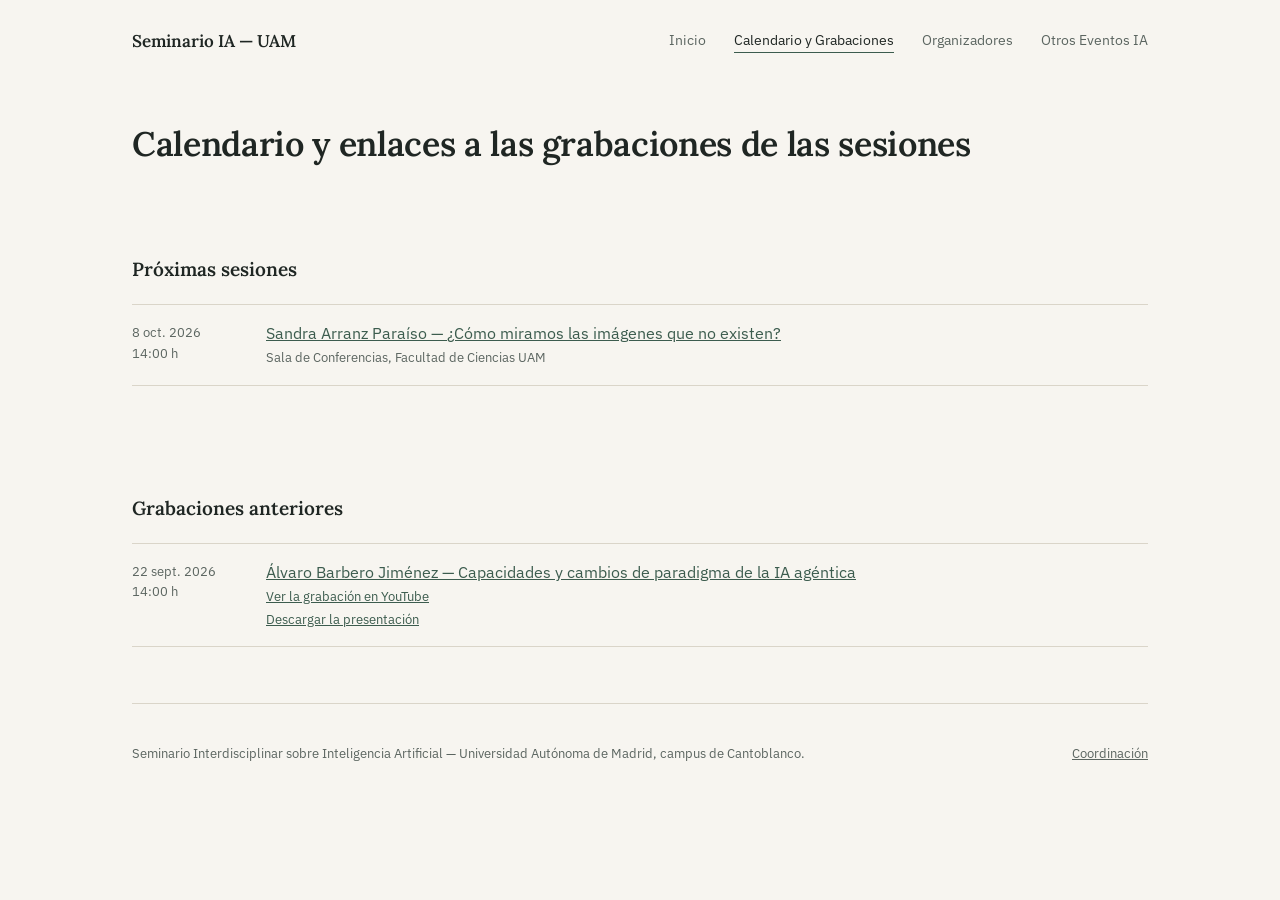
==== calendario-grabaciones.html @ 6dd515dd "Fix HTML formatting for previous recordings section" ====
<!DOCTYPE html>
<html lang="es">
<head>
<meta charset="UTF-8">
<meta name="viewport" content="width=device-width, initial-scale=1.0">
<title>Calendario y Grabaciones — Seminario IA UAM</title>
<link rel="icon" type="image/png" href="favicon.png">
<meta property="og:type" content="website">
<meta property="og:title" content="Calendario y Grabaciones — Seminario IA UAM">
<meta property="og:image" content="og-image.png">
<link rel="preconnect" href="https://fonts.googleapis.com">
<link href="https://fonts.googleapis.com/css2?family=Lora:wght@500;600&family=IBM+Plex+Sans:wght@400;500&display=swap" rel="stylesheet">
<link rel="stylesheet" href="estilo.css">
</head>
<body>

<nav>
  <div class="brand">Seminario IA — UAM</div>
  <div class="navlinks">
    <a href="index.html">Inicio</a>
    <a href="calendario-grabaciones.html" class="active"><span class="full">Calendario y Grabaciones</span><span class="short">Calendario</span></a>
    <a href="organizadores.html">Organizadores</a>
    <a href="otros-eventos.html"><span class="full">Otros Eventos IA</span><span class="short">Otros</span></a>
  </div>
</nav>

<div class="wrap">
  <section class="page-hero">
    <h1>Calendario y enlaces a las grabaciones de las sesiones</h1>
  </section>

  <section class="avisos">
    <h2 class="section-title">Próximas sesiones</h2>
    <div class="aviso-row">
      <div class="aviso-date">8 oct. 2026<br>14:00 h</div>
      <div class="aviso-title"><a href="https://sinterdia.github.io/seminario-interdisciplinar-ia/Carteles/anuncio-sandra-arranz.pdf">Sandra Arranz Paraíso — ¿Cómo miramos las imágenes que no existen?</a>
        <span>Sala de Conferencias, Facultad de Ciencias UAM</span>
      </div>
    </div>
  </section>

  <section>
    <h2 class="section-title">Grabaciones anteriores</h2>
    <div class="aviso-row">
      <div class="aviso-date">22 sept. 2026<br>14:00 h</div>
      <div class="aviso-title"><a href="https://sinterdia.github.io/seminario-interdisciplinar-ia/Carteles/anuncio-alvaro-barbero.pdf">Álvaro Barbero Jiménez — Capacidades y cambios de paradigma de la IA agéntica</a>
        <span><a href="link_not_yet_ready">Ver la grabación en YouTube</a></span>
        <span><a href="https://sinterdia.github.io/seminario-interdisciplinar-ia/Carteles/anuncio-alvaro-barbero.pdf">Descargar la presentación</a></span>
      </div>
    </div>
    <!--
      Plantilla para cuando haya una grabación (copiar y rellenar):
      <div class="aviso-row">
        <div class="aviso-date">FECHA</div>
        <div class="aviso-title">Nombre del ponente — Título de la charla
          <span><a href="URL_DE_YOUTUBE" target="_blank" rel="noopener">Ver la grabación en YouTube</a></span>
        </div>
      </div>
    -->
  </section>

  <footer>
    <span>Seminario Interdisciplinar sobre Inteligencia Artificial — Universidad Autónoma de Madrid, campus de Cantoblanco.</span>
    <a href="https://github.com/login?return_to=https%3A%2F%2Fgithub.com%2Fsinterdia%2Fcoordinacion%2Fdiscussions">Coordinación</a>
  </footer>
</div>

</body>
</html>
---- estilo.css ----
:root{
  --paper:#F7F5F0;
  --ink:#1F2623;
  --ink-soft:#5B6560;
  --accent:#3C5C4E;
  --accent-soft:#E4E9E4;
  --line:#DAD5C9;
}
*{box-sizing:border-box;}
body{
  margin:0;
  background:var(--paper);
  color:var(--ink);
  font-family:'IBM Plex Sans', sans-serif;
  line-height:1.55;
}
h1,h2,h3{
  font-family:'Lora', serif;
  font-weight:600;
  margin:0;
}
a{color:var(--accent);}
.wrap{max-width:1080px;margin:0 auto;padding:0 32px;}

/* ---------- Cabecera / menú ---------- */
nav{
  display:flex;justify-content:space-between;align-items:center;
  padding:28px 32px;max-width:1080px;margin:0 auto;
}
.brand{font-family:'Lora', serif;font-weight:600;font-size:17px;}
.navlinks{display:flex;gap:28px;font-size:14px;}
.navlinks a{text-decoration:none;color:var(--ink-soft);border-bottom:1px solid transparent;}
.navlinks a:hover{border-bottom:1px solid var(--accent);color:var(--ink);}
.navlinks a.active{color:var(--ink);border-bottom:1px solid var(--accent);}
.navlinks .short{display:none;}

@media (max-width:600px){
  nav{flex-wrap:wrap;gap:10px;padding:20px 20px;}
  .navlinks{gap:16px;font-size:13px;flex-wrap:wrap;}
  .navlinks .full{display:none;}
  .navlinks .short{display:inline;}
}

/* ---------- Hero (Inicio) ---------- */
.hero{
  display:grid;grid-template-columns:1.05fr 0.95fr;gap:56px;
  align-items:center;
  padding:24px 0 36px;
}
.hero h1{font-size:clamp(30px,4vw,42px);line-height:1.2;letter-spacing:-0.01em;}
.hero p.lede{
  font-size:17px;color:var(--ink-soft);margin:20px 0 0;max-width:46ch;
}
.cta-row{margin-top:30px;display:flex;gap:16px;align-items:center;}
.btn{
  display:inline-block;padding:11px 20px;background:var(--ink);color:var(--paper);
  text-decoration:none;font-size:14px;border-radius:3px;
}
.btn.secondary{
  background:transparent;color:var(--ink);border:1px solid var(--line);
}

@media (max-width:760px){
  .hero{grid-template-columns:1fr;}
}

/* ---------- Diagrama giratorio (Inicio) ---------- */
.diagram-wrap{position:relative;}
.diagram-wrap svg{width:100%;height:auto;}

.orbit{animation:spin 90s linear infinite;}
.counter-orbit{animation:spin-reverse 90s linear infinite;}
@keyframes spin{from{transform:rotate(0deg);}to{transform:rotate(360deg);}}
@keyframes spin-reverse{from{transform:rotate(0deg);}to{transform:rotate(-360deg);}}
@media (prefers-reduced-motion:reduce){
  .orbit,.counter-orbit{animation:none;}
}

/* ---------- Cabecera simple de página (Calendario, Organizadores, Otros eventos) ---------- */
.page-hero{padding:36px 0 8px;}
.page-hero h1{font-size:clamp(26px,3.4vw,34px);letter-spacing:-0.01em;}
.page-hero p{color:var(--ink-soft);margin-top:14px;font-size:16px;}

.section-title{font-size:19px;margin:52px 0 20px;}

/* ---------- Filas de sesión (Inicio y Calendario) ---------- */
.avisos{padding:24px 0 56px;}
.avisos-head{display:flex;justify-content:space-between;align-items:baseline;margin-bottom:22px;}
.avisos-head h2{font-size:19px;}
.avisos-head a{font-size:13.5px;text-decoration:none;color:var(--ink-soft);}
.aviso-row{
  display:flex;gap:24px;padding:16px 0;border-top:1px solid var(--line);
}
.aviso-row:last-child{border-bottom:1px solid var(--line);}
.aviso-date{width:110px;flex-shrink:0;font-size:13px;color:var(--ink-soft);padding-top:2px;}
.aviso-title{font-size:15.5px;}
.aviso-title span{display:block;font-size:13px;color:var(--ink-soft);margin-top:3px;}

@media (max-width:600px){
  .aviso-row{flex-direction:column;gap:4px;}
  .aviso-date{width:auto;}
}

.empty-state{
  padding:28px 0 8px;font-size:14.5px;color:var(--ink-soft);
  border-top:1px solid var(--line);
}

/* ---------- Listas simples (Organizadores, Otros eventos) ---------- */
.list-row{
  display:flex;flex-direction:column;gap:4px;
  padding:22px 0;border-top:1px solid var(--line);
}
.list-row:last-child{border-bottom:1px solid var(--line);}
.list-row h3{font-size:17px;}
.list-row h3 a{color:var(--ink);text-decoration:none;border-bottom:1px solid var(--line);}
.list-row h3 a:hover{border-bottom-color:var(--accent);}
.list-row p{margin:0;font-size:14.5px;color:var(--ink-soft);}

/* ---------- Otros eventos: dos columnas ---------- */
.event-date{font-size:13px;color:var(--ink-soft);}
.events-grid{
  display:grid;grid-template-columns:1fr 1fr;gap:0 48px;
  margin-top:36px;align-items:start;
}
.events-col h2{font-size:19px;margin-bottom:4px;}

@media (max-width:700px){
  .events-grid{grid-template-columns:1fr;}
}

/* ---------- Pie de página ---------- */
footer{
  padding:40px 0 56px;font-size:13px;color:var(--ink-soft);
  border-top:1px solid var(--line);margin-top:56px;
  display:flex;justify-content:space-between;align-items:baseline;gap:16px;flex-wrap:wrap;
}
footer a{color:var(--ink-soft);}
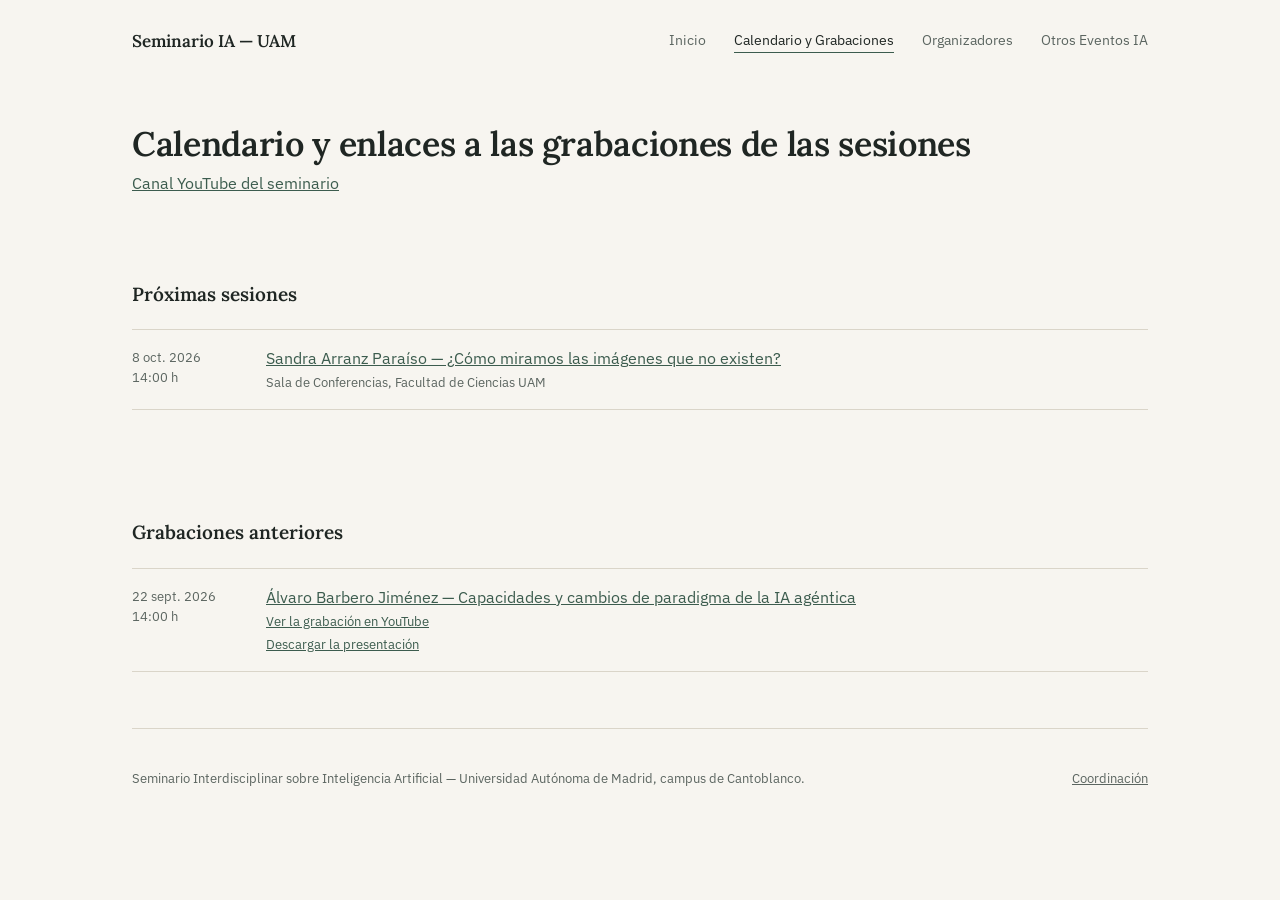
==== commit 9ffd61ba: "Add target attributes to links in calendario-grabaciones" ====
--- a/calendario-grabaciones.html
+++ b/calendario-grabaciones.html
@@ -27,13 +27,14 @@
 <div class="wrap">
   <section class="page-hero">
     <h1>Calendario y enlaces a las grabaciones de las sesiones</h1>
+    <span><a href="https://www.youtube.com/channel/UC4ivcPQn7_O9WoSCF0iDGkg" target="_blank" rel="noopener">Canal YouTube del seminario</a></span>
   </section>
 
   <section class="avisos">
     <h2 class="section-title">Próximas sesiones</h2>
     <div class="aviso-row">
       <div class="aviso-date">8 oct. 2026<br>14:00 h</div>
-      <div class="aviso-title"><a href="https://sinterdia.github.io/seminario-interdisciplinar-ia/Carteles/anuncio-sandra-arranz.pdf">Sandra Arranz Paraíso — ¿Cómo miramos las imágenes que no existen?</a>
+      <div class="aviso-title"><a href="https://sinterdia.github.io/seminario-interdisciplinar-ia/Carteles/anuncio-sandra-arranz.pdf" target="_blank" rel="noopener">Sandra Arranz Paraíso — ¿Cómo miramos las imágenes que no existen?</a>
         <span>Sala de Conferencias, Facultad de Ciencias UAM</span>
       </div>
     </div>
@@ -43,9 +44,9 @@
     <h2 class="section-title">Grabaciones anteriores</h2>
     <div class="aviso-row">
       <div class="aviso-date">22 sept. 2026<br>14:00 h</div>
-      <div class="aviso-title"><a href="https://sinterdia.github.io/seminario-interdisciplinar-ia/Carteles/anuncio-alvaro-barbero.pdf">Álvaro Barbero Jiménez — Capacidades y cambios de paradigma de la IA agéntica</a>
-        <span><a href="link_not_yet_ready">Ver la grabación en YouTube</a></span>
-        <span><a href="https://sinterdia.github.io/seminario-interdisciplinar-ia/Carteles/anuncio-alvaro-barbero.pdf">Descargar la presentación</a></span>
+      <div class="aviso-title"><a href="https://sinterdia.github.io/seminario-interdisciplinar-ia/Carteles/anuncio-alvaro-barbero.pdf" target="_blank" rel="noopener">Álvaro Barbero Jiménez — Capacidades y cambios de paradigma de la IA agéntica</a>
+        <span><a href="https://youtu.be/bctuAAUMbp8" target="_blank" rel="noopener">Ver la grabación en YouTube</a></span>
+        <span><a href="https://sinterdia.github.io/seminario-interdisciplinar-ia/Diapositivas/2026-09-22_AlvaroBarbero.pdf" target="_blank" rel="noopener">Descargar la presentación</a></span>
       </div>
     </div>
     <!--
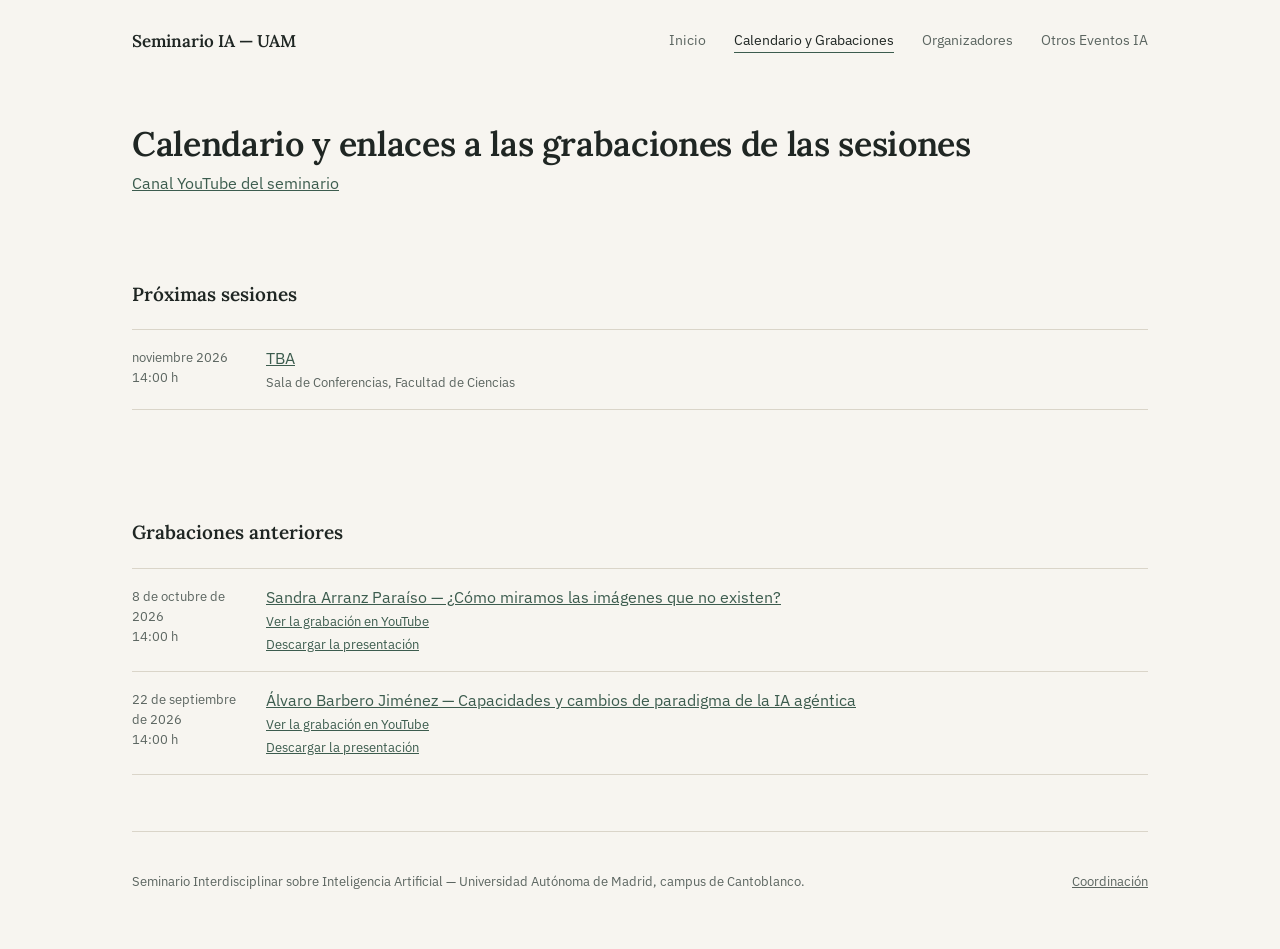
==== commit afffe0fa: "Update upcoming and previous session details" ====
--- a/calendario-grabaciones.html
+++ b/calendario-grabaciones.html
@@ -33,9 +33,9 @@
   <section class="avisos">
     <h2 class="section-title">Próximas sesiones</h2>
     <div class="aviso-row">
-      <div class="aviso-date">8 oct. 2026<br>14:00 h</div>
-      <div class="aviso-title"><a href="https://sinterdia.github.io/seminario-interdisciplinar-ia/Carteles/anuncio-sandra-arranz.pdf" target="_blank" rel="noopener">Sandra Arranz Paraíso — ¿Cómo miramos las imágenes que no existen?</a>
-        <span>Sala de Conferencias, Facultad de Ciencias UAM</span>
+      <div class="aviso-date">noviembre 2026<br>14:00 h</div>
+      <div class="aviso-title"><a href="https://sinterdia.github.io/seminario-interdisciplinar-ia/Carteles/anuncio-tba.pdf" target="_blank" rel="noopener">TBA</a>
+        <span>Sala de Conferencias, Facultad de Ciencias</a></span>
       </div>
     </div>
   </section>
@@ -43,7 +43,14 @@
   <section>
     <h2 class="section-title">Grabaciones anteriores</h2>
     <div class="aviso-row">
-      <div class="aviso-date">22 sept. 2026<br>14:00 h</div>
+      <div class="aviso-date">8 de octubre de 2026<br>14:00 h</div>
+      <div class="aviso-title"><a href="https://sinterdia.github.io/seminario-interdisciplinar-ia/Carteles/anuncio-sandra-arranz.pdf" target="_blank" rel="noopener">Sandra Arranz Paraíso — ¿Cómo miramos las imágenes que no existen?</a>
+        <span><a href="https://youtu.be/Yyncx1PN_O4" target="_blank" rel="noopener">Ver la grabación en YouTube</a></span>
+        <span><a href="https://sinterdia.github.io/seminario-interdisciplinar-ia/Diapositivas/2026-10-08_SandraArranz.pdf" target="_blank" rel="noopener">Descargar la presentación</a></span>
+      </div>
+    </div>
+    <div class="aviso-row">
+      <div class="aviso-date">22 de septiembre de 2026<br>14:00 h</div>
       <div class="aviso-title"><a href="https://sinterdia.github.io/seminario-interdisciplinar-ia/Carteles/anuncio-alvaro-barbero.pdf" target="_blank" rel="noopener">Álvaro Barbero Jiménez — Capacidades y cambios de paradigma de la IA agéntica</a>
         <span><a href="https://youtu.be/bctuAAUMbp8" target="_blank" rel="noopener">Ver la grabación en YouTube</a></span>
         <span><a href="https://sinterdia.github.io/seminario-interdisciplinar-ia/Diapositivas/2026-09-22_AlvaroBarbero.pdf" target="_blank" rel="noopener">Descargar la presentación</a></span>
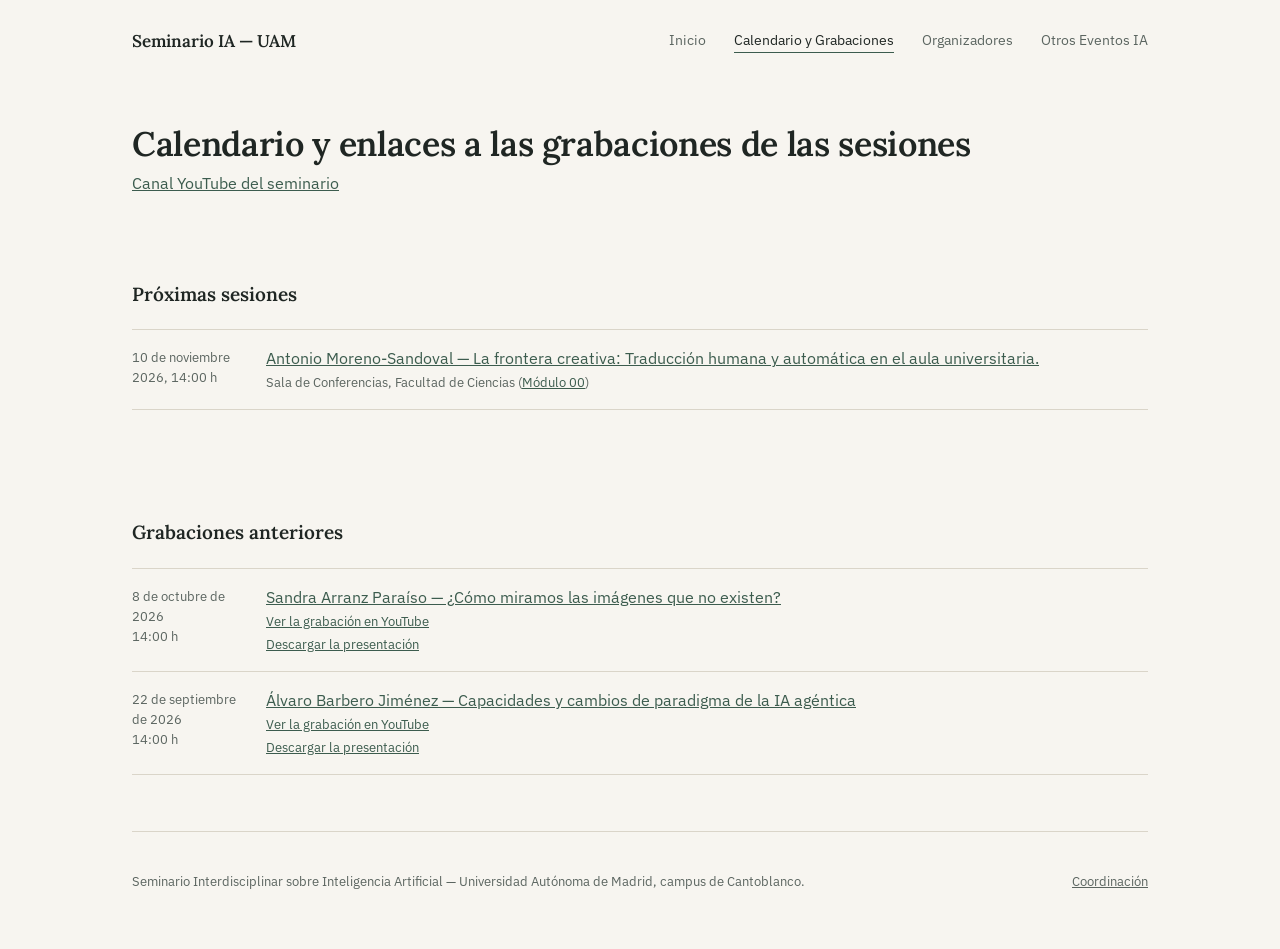
==== commit ae04c0d4: "Update upcoming session details in calendario-grabaciones.html" ====
--- a/calendario-grabaciones.html
+++ b/calendario-grabaciones.html
@@ -33,9 +33,9 @@
   <section class="avisos">
     <h2 class="section-title">Próximas sesiones</h2>
     <div class="aviso-row">
-      <div class="aviso-date">noviembre 2026<br>14:00 h</div>
-      <div class="aviso-title"><a href="https://sinterdia.github.io/seminario-interdisciplinar-ia/Carteles/anuncio-tba.pdf" target="_blank" rel="noopener">TBA</a>
-        <span>Sala de Conferencias, Facultad de Ciencias</a></span>
+      <div class="aviso-date">10 de noviembre 2026, 14:00 h</div>
+      <div class="aviso-title"><a href="https://sinterdia.github.io/seminario-interdisciplinar-ia/Carteles/anuncio-antonio-moreno-sandoval.pdf">Antonio Moreno-Sandoval — La frontera creativa: Traducción humana y automática en el aula universitaria.</a>
+        <span>Sala de Conferencias, Facultad de Ciencias (<a href="https://www.mjusticia.gob.es/es/Ciudadano/EmpleoPublico/Documents/10-Plano-distribucion-de-aulas-de-Ciencias.pdf">Módulo 00</a>)</span>
       </div>
     </div>
   </section>
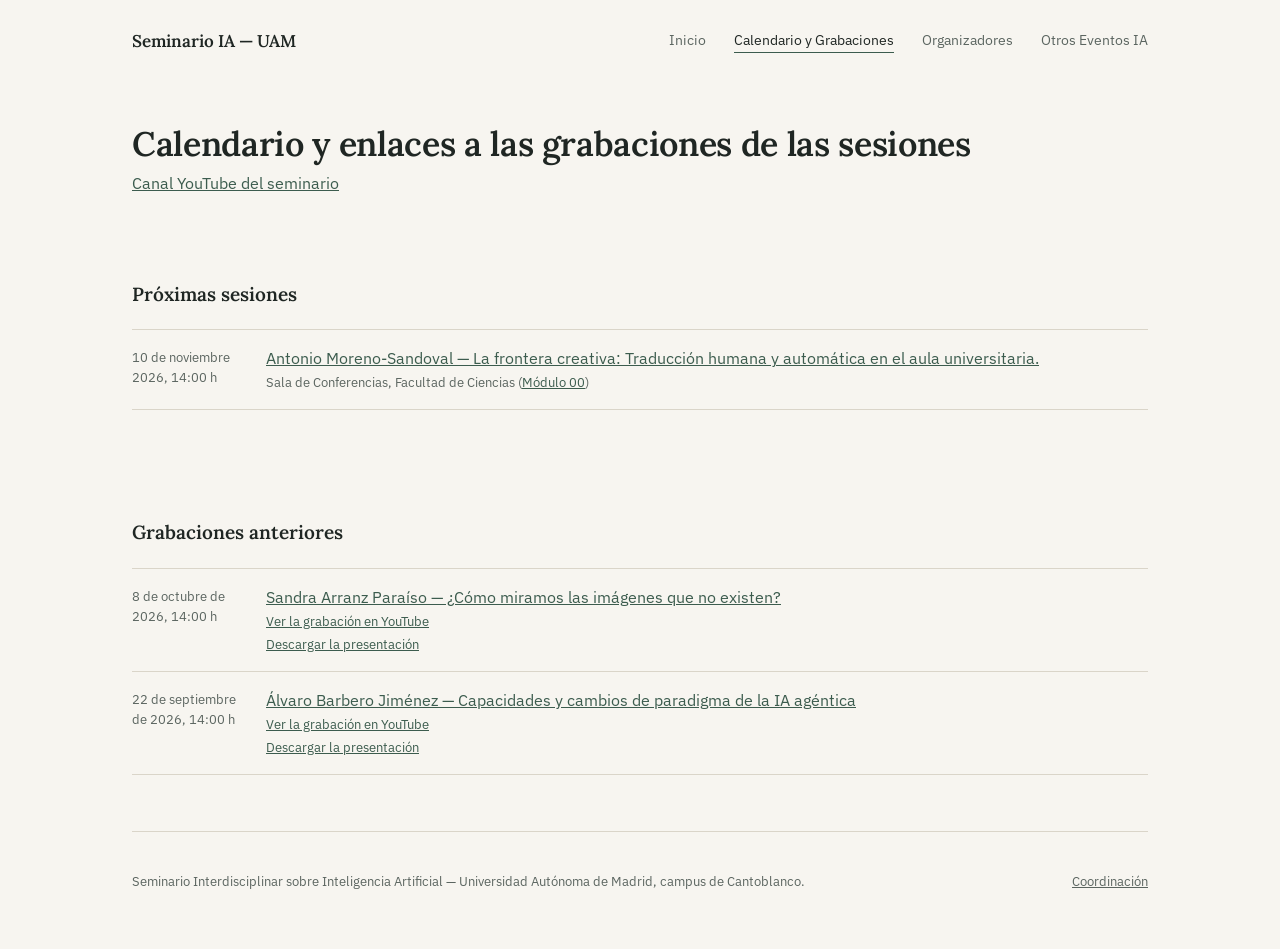
==== commit 4fcc2f0b: "Update date format in calendario-grabaciones.html" ====
--- a/calendario-grabaciones.html
+++ b/calendario-grabaciones.html
@@ -43,14 +43,14 @@
   <section>
     <h2 class="section-title">Grabaciones anteriores</h2>
     <div class="aviso-row">
-      <div class="aviso-date">8 de octubre de 2026<br>14:00 h</div>
+      <div class="aviso-date">8 de octubre de 2026, 14:00 h</div>
       <div class="aviso-title"><a href="https://sinterdia.github.io/seminario-interdisciplinar-ia/Carteles/anuncio-sandra-arranz.pdf" target="_blank" rel="noopener">Sandra Arranz Paraíso — ¿Cómo miramos las imágenes que no existen?</a>
         <span><a href="https://youtu.be/Yyncx1PN_O4" target="_blank" rel="noopener">Ver la grabación en YouTube</a></span>
         <span><a href="https://sinterdia.github.io/seminario-interdisciplinar-ia/Diapositivas/2026-10-08_SandraArranz.pdf" target="_blank" rel="noopener">Descargar la presentación</a></span>
       </div>
     </div>
     <div class="aviso-row">
-      <div class="aviso-date">22 de septiembre de 2026<br>14:00 h</div>
+      <div class="aviso-date">22 de septiembre de 2026, 14:00 h</div>
       <div class="aviso-title"><a href="https://sinterdia.github.io/seminario-interdisciplinar-ia/Carteles/anuncio-alvaro-barbero.pdf" target="_blank" rel="noopener">Álvaro Barbero Jiménez — Capacidades y cambios de paradigma de la IA agéntica</a>
         <span><a href="https://youtu.be/bctuAAUMbp8" target="_blank" rel="noopener">Ver la grabación en YouTube</a></span>
         <span><a href="https://sinterdia.github.io/seminario-interdisciplinar-ia/Diapositivas/2026-09-22_AlvaroBarbero.pdf" target="_blank" rel="noopener">Descargar la presentación</a></span>
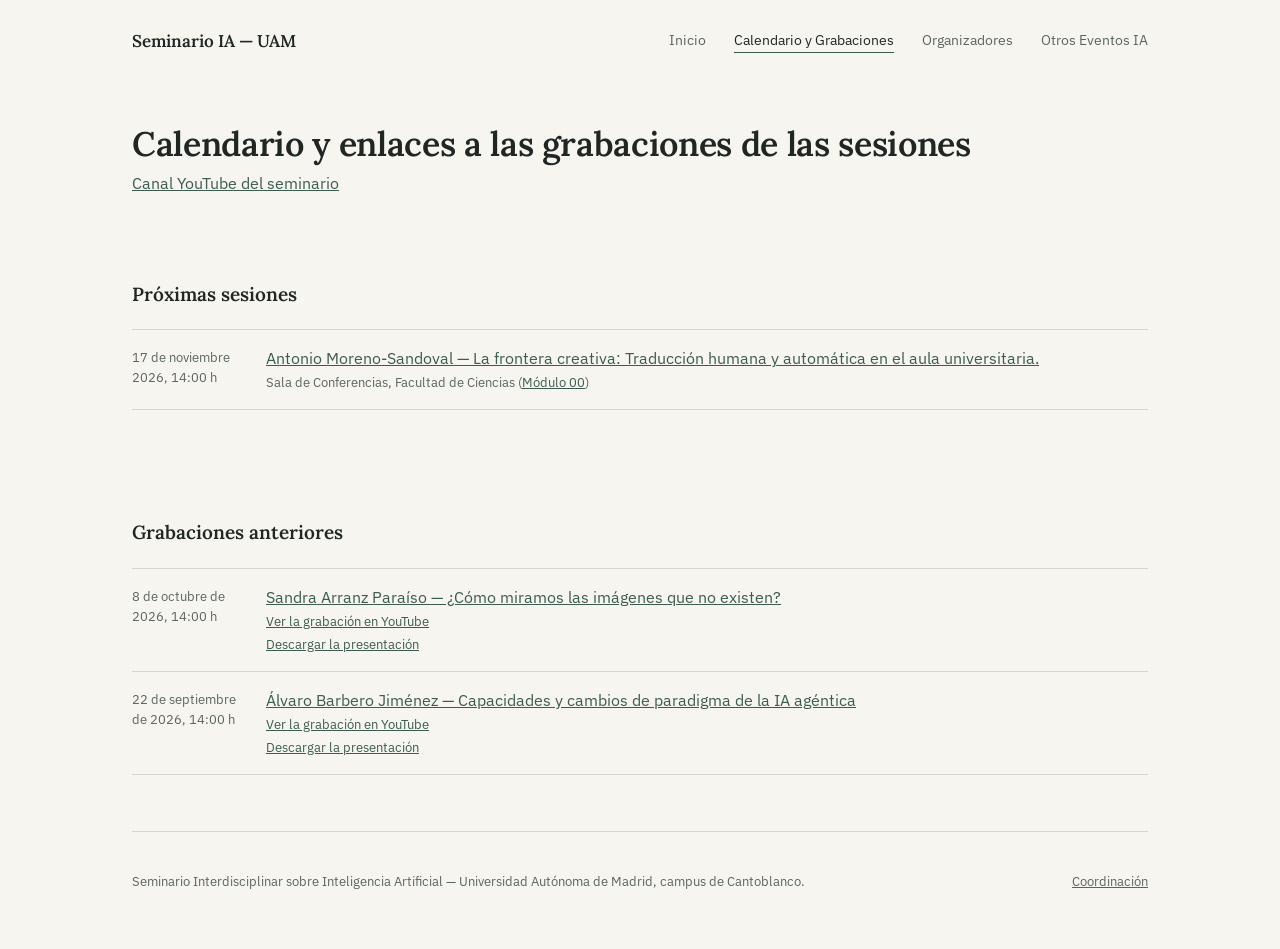
==== commit 9ddfd19d: "Update session date from November 10 to 17, 2026" ====
--- a/calendario-grabaciones.html
+++ b/calendario-grabaciones.html
@@ -33,7 +33,7 @@
   <section class="avisos">
     <h2 class="section-title">Próximas sesiones</h2>
     <div class="aviso-row">
-      <div class="aviso-date">10 de noviembre 2026, 14:00 h</div>
+      <div class="aviso-date">17 de noviembre 2026, 14:00 h</div>
       <div class="aviso-title"><a href="https://sinterdia.github.io/seminario-interdisciplinar-ia/Carteles/anuncio-antonio-moreno-sandoval.pdf">Antonio Moreno-Sandoval — La frontera creativa: Traducción humana y automática en el aula universitaria.</a>
         <span>Sala de Conferencias, Facultad de Ciencias (<a href="https://www.mjusticia.gob.es/es/Ciudadano/EmpleoPublico/Documents/10-Plano-distribucion-de-aulas-de-Ciencias.pdf">Módulo 00</a>)</span>
       </div>
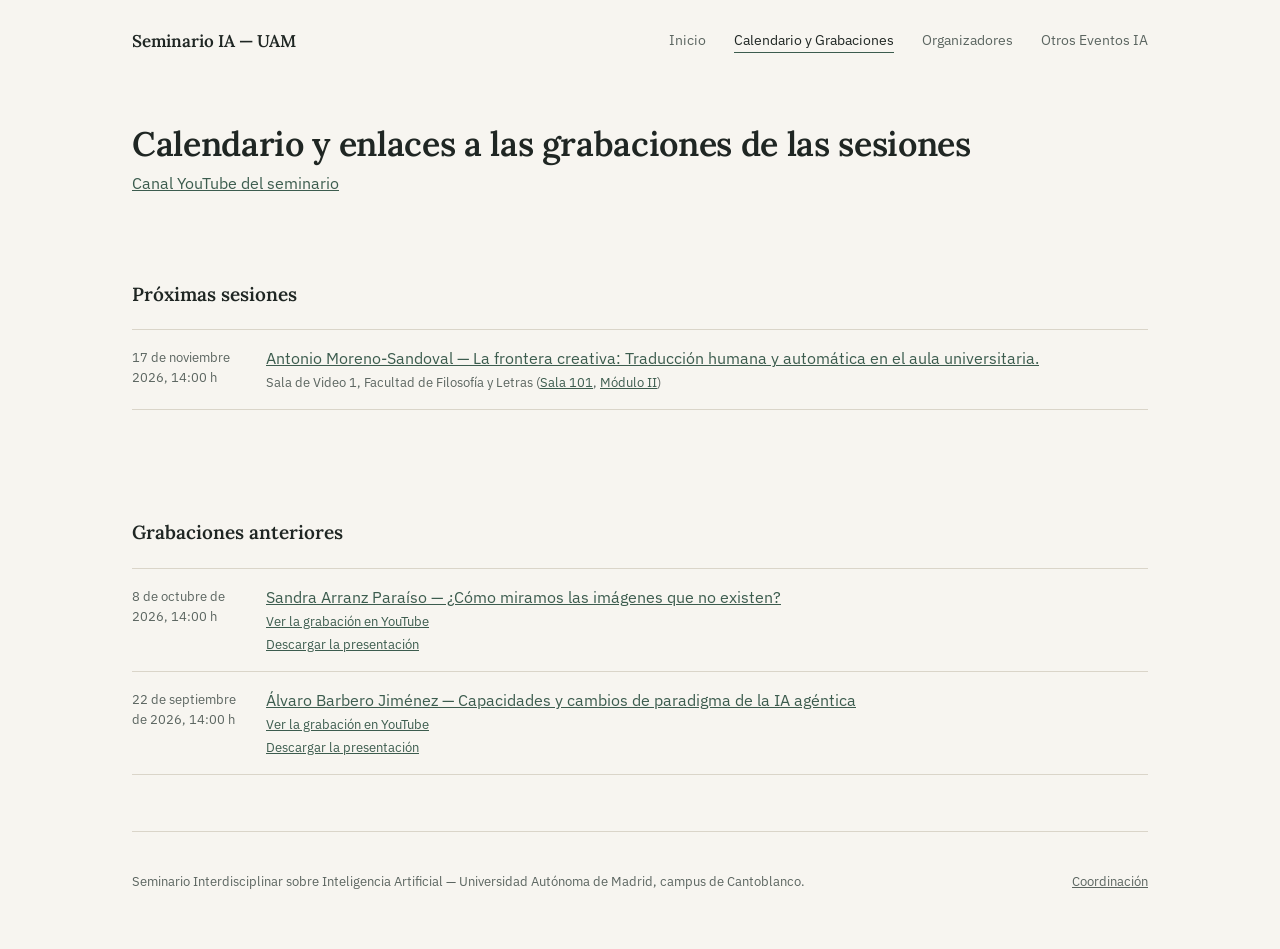
==== commit 206ab960: "Update session details in calendario-grabaciones.html" ====
--- a/calendario-grabaciones.html
+++ b/calendario-grabaciones.html
@@ -35,7 +35,7 @@
     <div class="aviso-row">
       <div class="aviso-date">17 de noviembre 2026, 14:00 h</div>
       <div class="aviso-title"><a href="https://sinterdia.github.io/seminario-interdisciplinar-ia/Carteles/anuncio-antonio-moreno-sandoval.pdf">Antonio Moreno-Sandoval — La frontera creativa: Traducción humana y automática en el aula universitaria.</a>
-        <span>Sala de Conferencias, Facultad de Ciencias (<a href="https://www.mjusticia.gob.es/es/Ciudadano/EmpleoPublico/Documents/10-Plano-distribucion-de-aulas-de-Ciencias.pdf">Módulo 00</a>)</span>
+        <span>Sala de Video 1, Facultad de Filosofía y Letras (<a href="https://www.uam.es/fyl/media/doc/1606981410210/espacdocentesyaulasinformat-n15102026.pdf" target="_blank">Sala 101</a>, <a href="https://www.uam.es/fyl/media/doc/1606981467499/planofacultad.pdf" target="_blank">Módulo II</a>)</span>
       </div>
     </div>
   </section>
